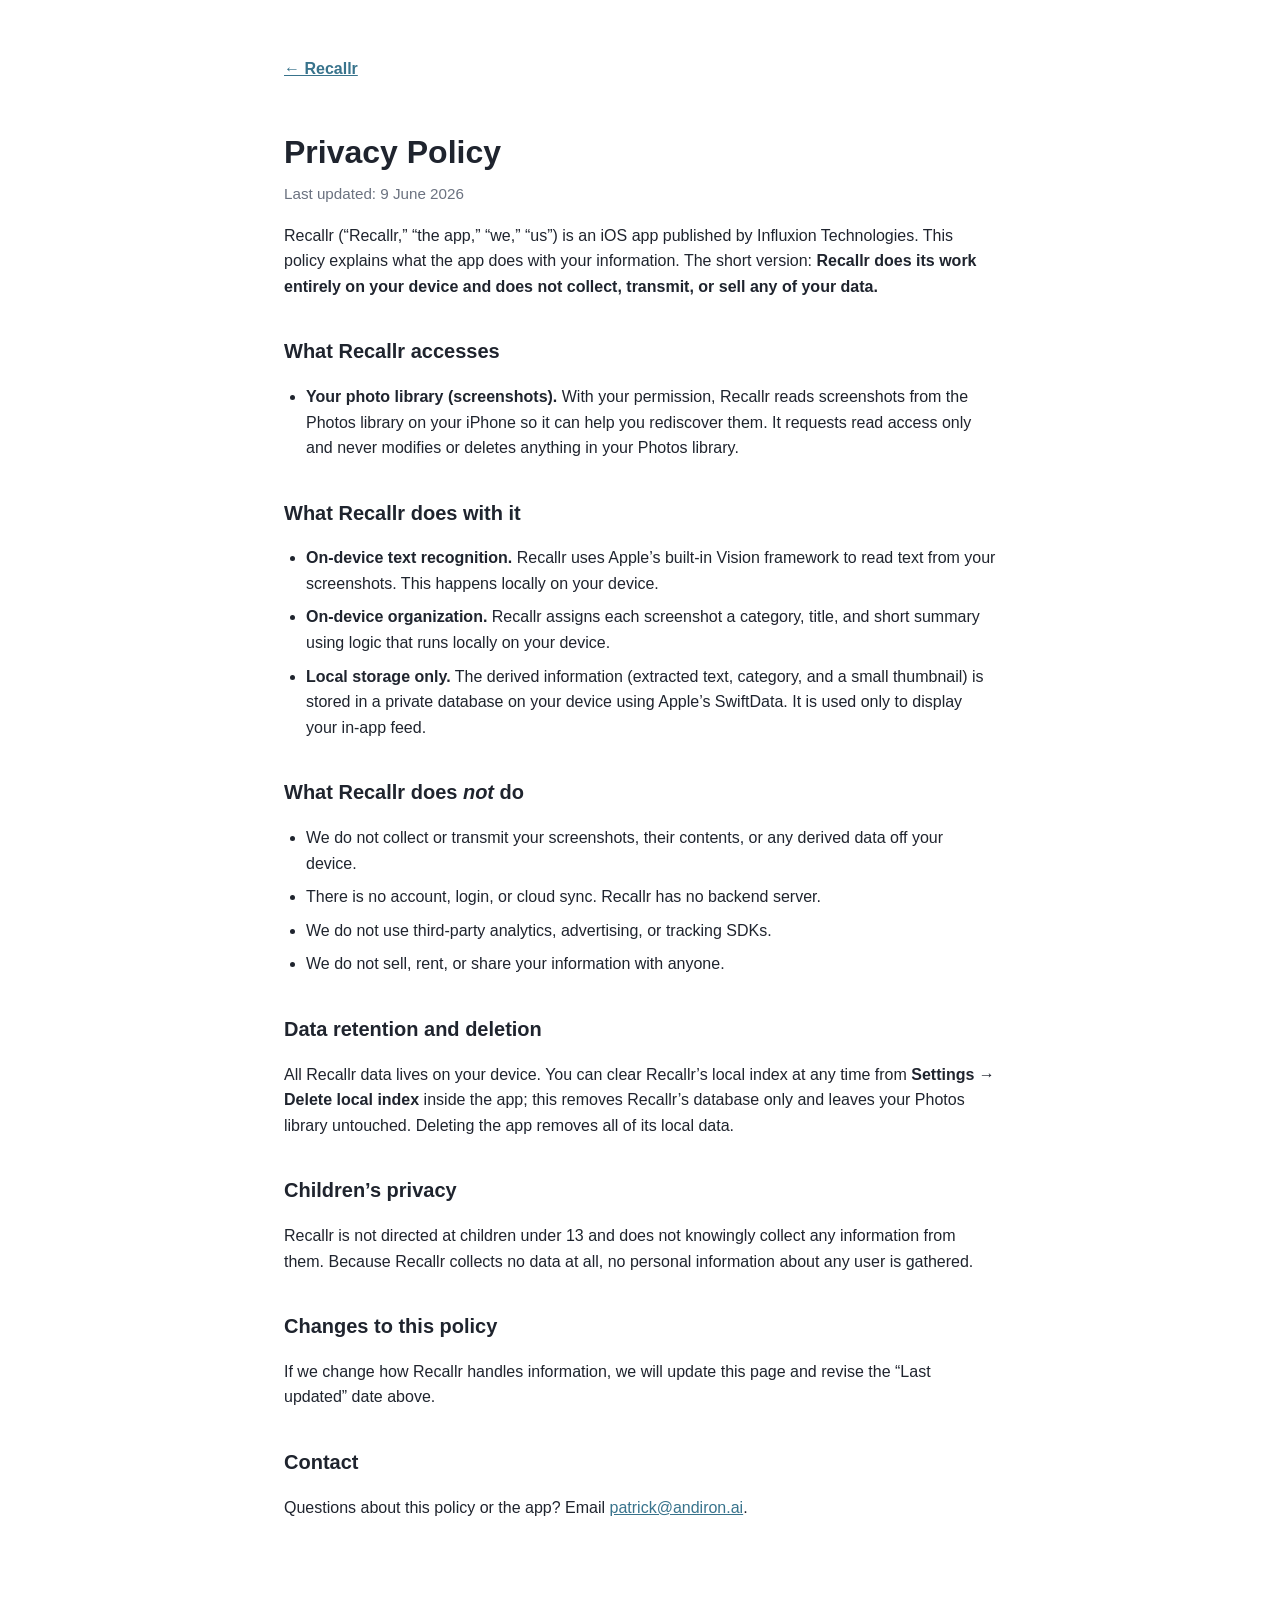
==== privacy.html @ 79cb25e0 "Recallr marketing site and privacy policy Public site repo serving Recallr's landing page and App St" ====
<!DOCTYPE html>
<html lang="en">
<head>
  <meta charset="UTF-8" />
  <meta name="viewport" content="width=device-width, initial-scale=1.0" />
  <title>Privacy Policy — Recallr</title>
  <meta name="description" content="Recallr's privacy policy. Recallr processes your screenshots entirely on your device and collects no personal data." />
  <meta name="theme-color" content="#2a5a6f" />
  <link rel="icon" href="icon.png" />
  <link rel="stylesheet" href="style.css" />
</head>
<body class="legal">
  <div class="wrap">
    <a class="back" href="index.html">&larr; Recallr</a>
    <h1>Privacy Policy</h1>
    <p class="updated">Last updated: 9 June 2026</p>

    <p>
      Recallr (&ldquo;Recallr,&rdquo; &ldquo;the app,&rdquo; &ldquo;we,&rdquo; &ldquo;us&rdquo;) is an iOS app
      published by Influxion Technologies. This policy explains what the app does with your information.
      The short version: <strong>Recallr does its work entirely on your device and does not collect,
      transmit, or sell any of your data.</strong>
    </p>

    <h2>What Recallr accesses</h2>
    <ul>
      <li>
        <strong>Your photo library (screenshots).</strong> With your permission, Recallr reads
        screenshots from the Photos library on your iPhone so it can help you rediscover them.
        It requests read access only and never modifies or deletes anything in your Photos library.
      </li>
    </ul>

    <h2>What Recallr does with it</h2>
    <ul>
      <li>
        <strong>On-device text recognition.</strong> Recallr uses Apple&rsquo;s built-in Vision
        framework to read text from your screenshots. This happens locally on your device.
      </li>
      <li>
        <strong>On-device organization.</strong> Recallr assigns each screenshot a category, title,
        and short summary using logic that runs locally on your device.
      </li>
      <li>
        <strong>Local storage only.</strong> The derived information (extracted text, category, and a
        small thumbnail) is stored in a private database on your device using Apple&rsquo;s SwiftData.
        It is used only to display your in-app feed.
      </li>
    </ul>

    <h2>What Recallr does <em>not</em> do</h2>
    <ul>
      <li>We do not collect or transmit your screenshots, their contents, or any derived data off your device.</li>
      <li>There is no account, login, or cloud sync. Recallr has no backend server.</li>
      <li>We do not use third-party analytics, advertising, or tracking SDKs.</li>
      <li>We do not sell, rent, or share your information with anyone.</li>
    </ul>

    <h2>Data retention and deletion</h2>
    <p>
      All Recallr data lives on your device. You can clear Recallr&rsquo;s local index at any time from
      <strong>Settings &rarr; Delete local index</strong> inside the app; this removes Recallr&rsquo;s database
      only and leaves your Photos library untouched. Deleting the app removes all of its local data.
    </p>

    <h2>Children&rsquo;s privacy</h2>
    <p>
      Recallr is not directed at children under 13 and does not knowingly collect any information from them.
      Because Recallr collects no data at all, no personal information about any user is gathered.
    </p>

    <h2>Changes to this policy</h2>
    <p>
      If we change how Recallr handles information, we will update this page and revise the
      &ldquo;Last updated&rdquo; date above.
    </p>

    <h2>Contact</h2>
    <p>
      Questions about this policy or the app? Email
      <a href="mailto:patrick@andiron.ai">patrick@andiron.ai</a>.
    </p>
  </div>
</body>
</html>
---- style.css ----
:root {
  --bg: #f7f7fa;
  --card: #ffffff;
  --ink: #1f242e;
  --muted: #6b7280;
  --teal: #38738c;
  --teal-deep: #2a5a6f;
  --teal-soft: #eef4f7;
  --gold: #f4c655;
  --radius: 18px;
  --maxw: 760px;
}

* { box-sizing: border-box; }

html { scroll-behavior: smooth; }

body {
  margin: 0;
  font-family: -apple-system, BlinkMacSystemFont, "Segoe UI", Roboto, Helvetica, Arial, sans-serif;
  color: var(--ink);
  background: var(--bg);
  line-height: 1.6;
  -webkit-font-smoothing: antialiased;
}

a { color: var(--teal); }

.wrap {
  max-width: var(--maxw);
  margin: 0 auto;
  padding: 0 24px;
}

/* Hero */
.hero {
  background: linear-gradient(160deg, #4a8aa0 0%, #2a5a6f 100%);
  color: #fff;
  text-align: center;
  padding: 72px 24px 80px;
}
.hero img.app-icon {
  width: 112px;
  height: 112px;
  border-radius: 25px;
  box-shadow: 0 12px 36px rgba(0,0,0,0.25);
  margin-bottom: 24px;
}
.hero h1 {
  font-size: 2.6rem;
  margin: 0 0 8px;
  letter-spacing: -0.02em;
}
.hero p.tagline {
  font-size: 1.25rem;
  margin: 0 auto;
  max-width: 480px;
  opacity: 0.92;
}
.badge {
  display: inline-block;
  margin-top: 28px;
  padding: 10px 22px;
  background: rgba(255,255,255,0.15);
  border: 1px solid rgba(255,255,255,0.35);
  border-radius: 999px;
  font-size: 0.95rem;
  font-weight: 600;
}

/* Sections */
section { padding: 56px 0; }
section h2 {
  font-size: 1.6rem;
  letter-spacing: -0.01em;
  margin: 0 0 28px;
  text-align: center;
}

.features {
  display: grid;
  grid-template-columns: repeat(auto-fit, minmax(220px, 1fr));
  gap: 20px;
}
.feature {
  background: var(--card);
  border-radius: var(--radius);
  padding: 26px 24px;
  box-shadow: 0 1px 3px rgba(0,0,0,0.06);
}
.feature .spark { font-size: 1.6rem; }
.feature h3 { margin: 12px 0 6px; font-size: 1.1rem; }
.feature p { margin: 0; color: var(--muted); font-size: 0.97rem; }

.privacy-callout {
  background: var(--teal-soft);
  border-radius: var(--radius);
  padding: 28px 28px;
  text-align: center;
}
.privacy-callout h2 { margin-top: 0; }
.privacy-callout p { color: var(--teal-deep); max-width: 560px; margin: 0 auto; }

/* Footer */
footer {
  text-align: center;
  padding: 40px 24px 56px;
  color: var(--muted);
  font-size: 0.9rem;
}
footer a { margin: 0 10px; }

/* Legal page */
.legal { background: var(--card); }
.legal .wrap { padding-top: 56px; padding-bottom: 72px; }
.legal h1 { font-size: 2rem; margin-bottom: 4px; }
.legal .updated { color: var(--muted); margin-top: 0; font-size: 0.95rem; }
.legal h2 { font-size: 1.25rem; margin-top: 36px; }
.legal ul { padding-left: 22px; }
.legal li { margin-bottom: 8px; }
.back { display: inline-block; margin-bottom: 24px; font-weight: 600; }
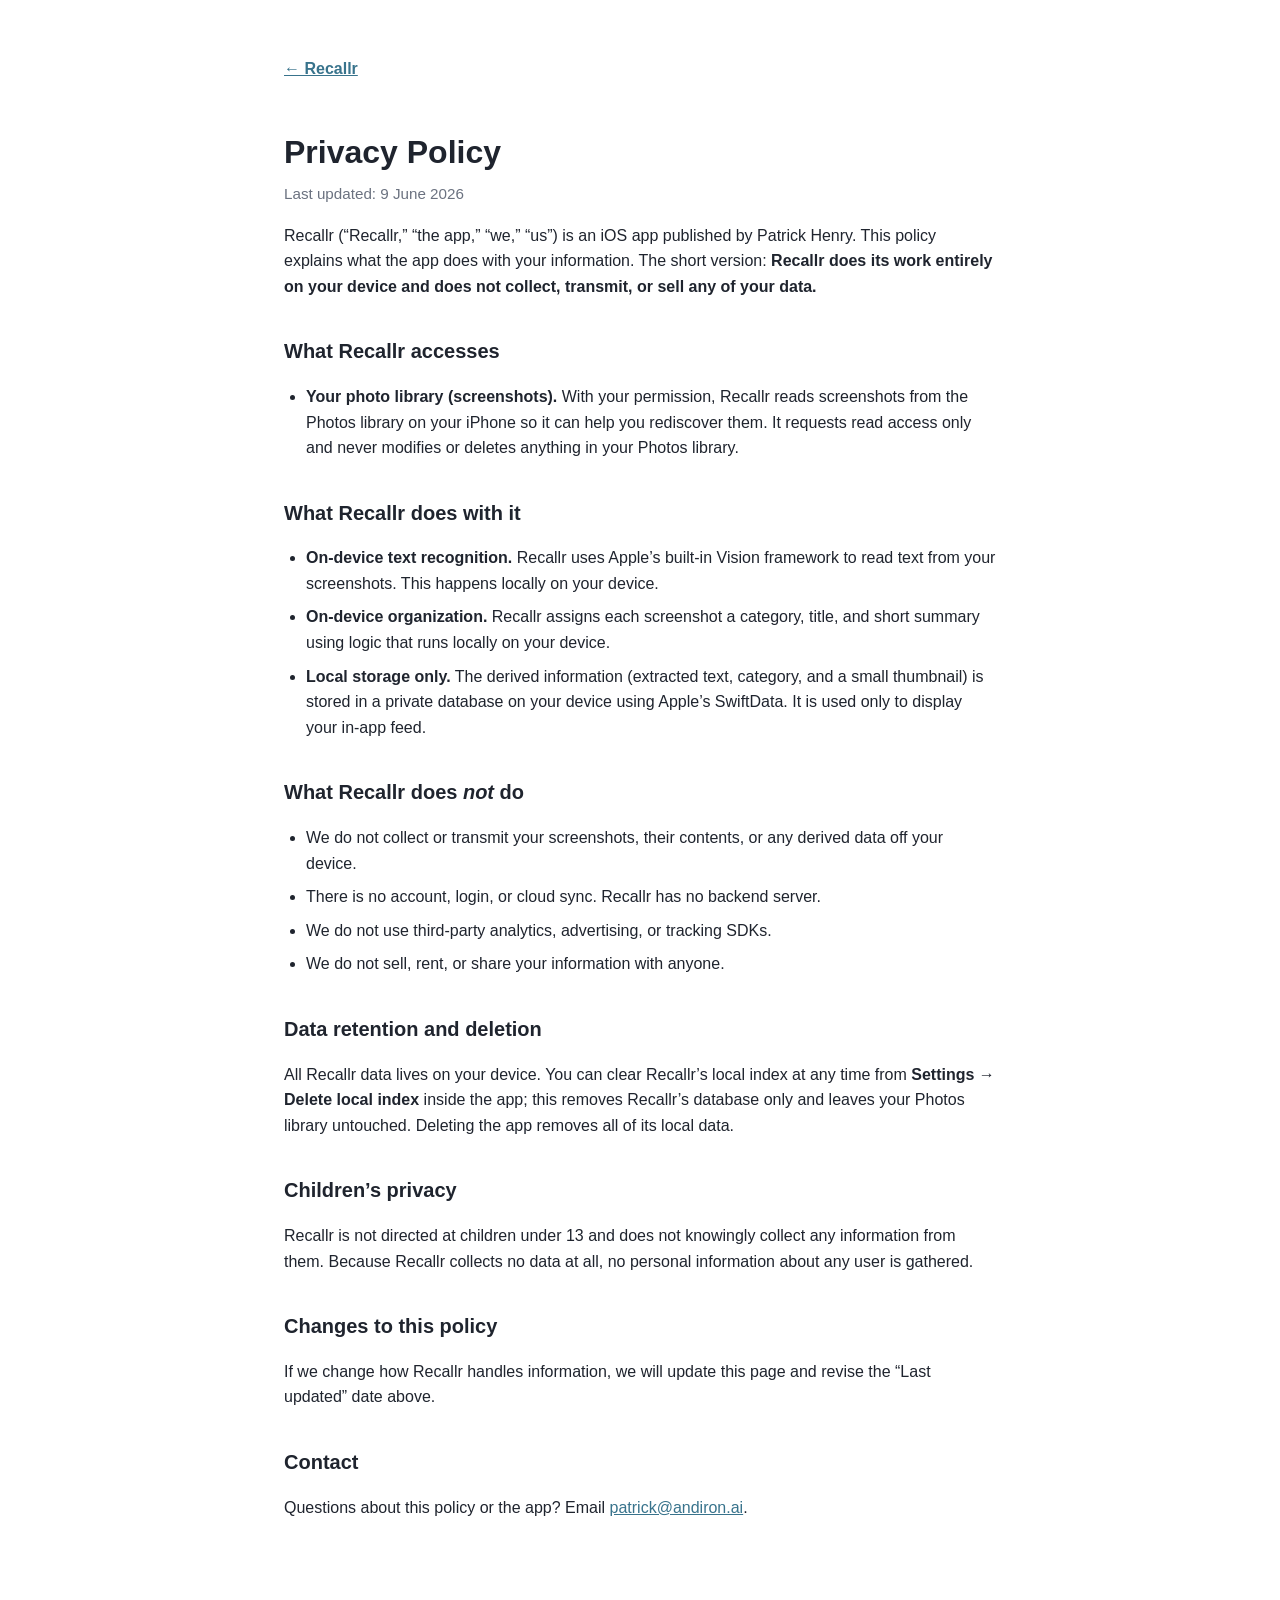
==== commit 761864b9: "Correct publisher to Patrick Henry Co-Authored-By: Claude Opus 4.8 <noreply@anthropic.com>" ====
--- a/privacy.html
+++ b/privacy.html
@@ -17,7 +17,7 @@
 
     <p>
       Recallr (&ldquo;Recallr,&rdquo; &ldquo;the app,&rdquo; &ldquo;we,&rdquo; &ldquo;us&rdquo;) is an iOS app
-      published by Influxion Technologies. This policy explains what the app does with your information.
+      published by Patrick Henry. This policy explains what the app does with your information.
       The short version: <strong>Recallr does its work entirely on your device and does not collect,
       transmit, or sell any of your data.</strong>
     </p>
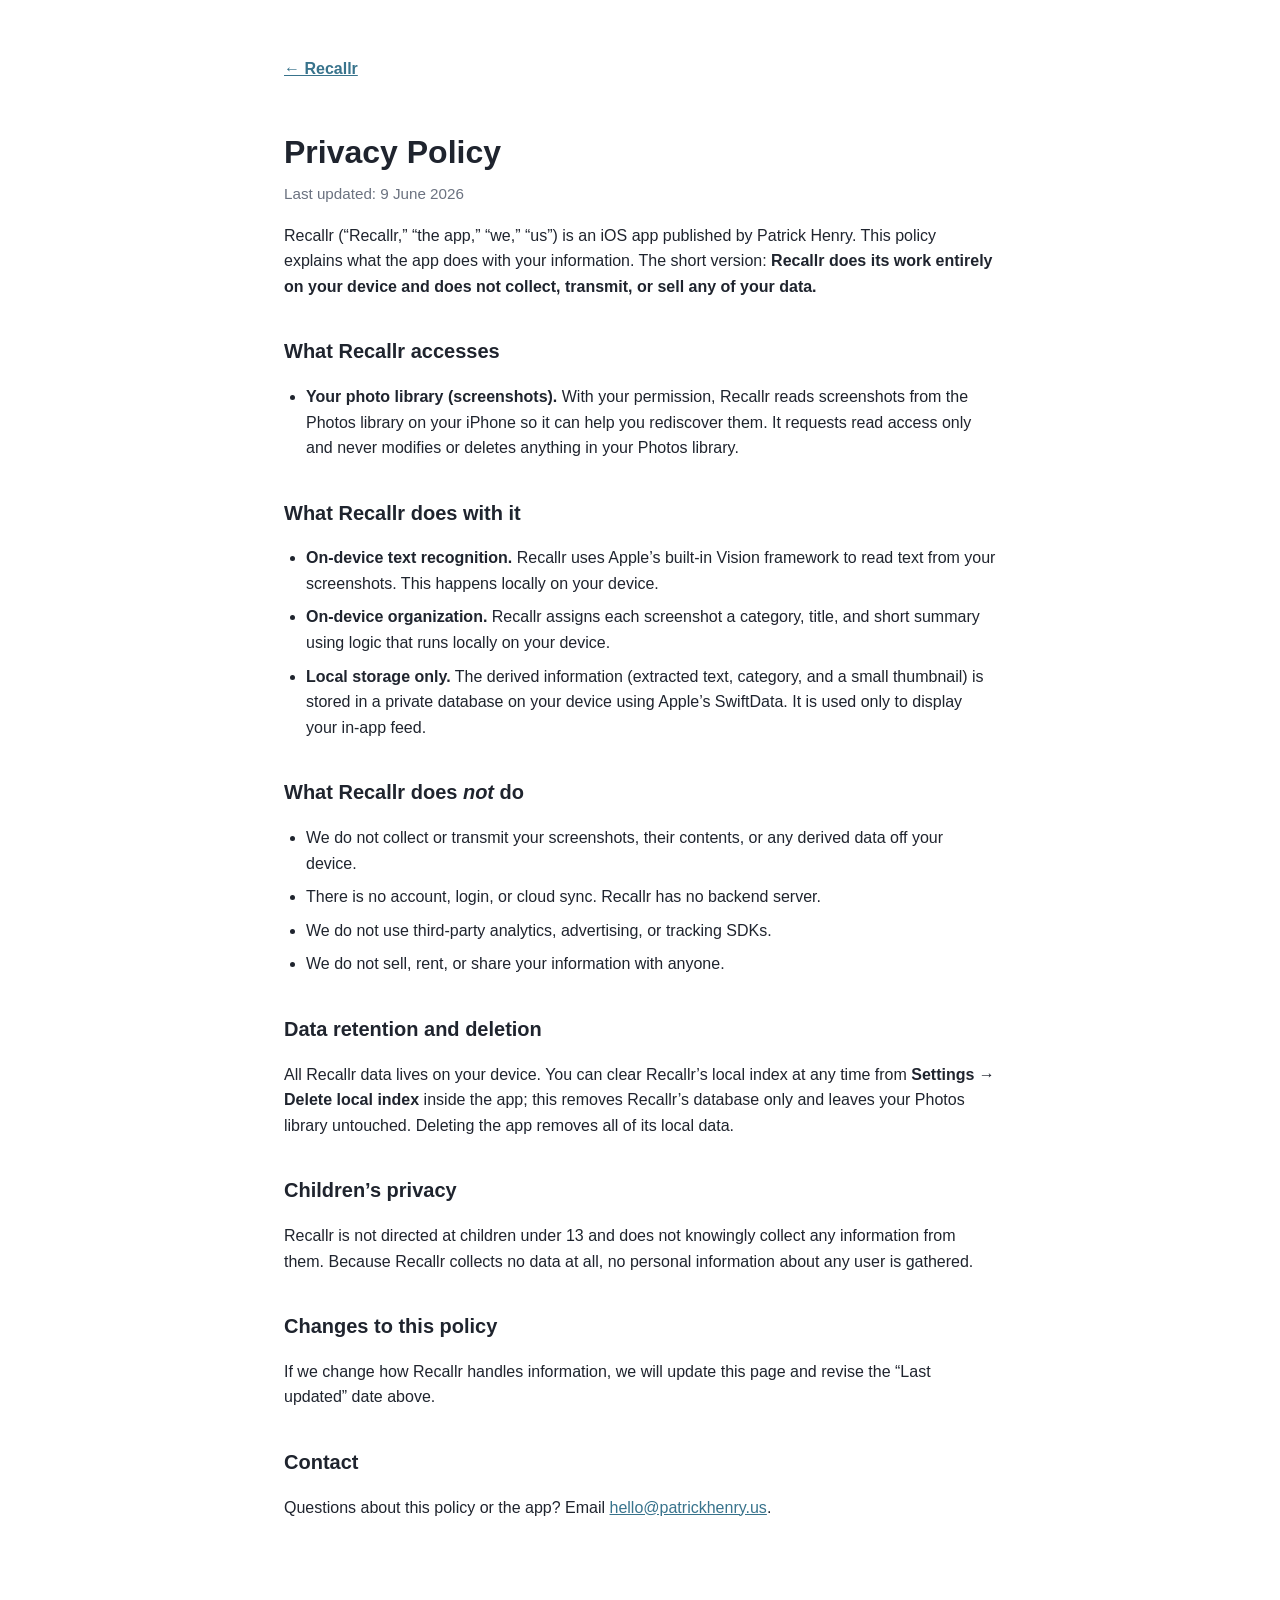
==== commit caed8017: "Update contact email to hello@patrickhenry.us Co-Authored-By: Claude Opus 4.8 <noreply@anthropic.com" ====
--- a/privacy.html
+++ b/privacy.html
@@ -78,7 +78,7 @@
     <h2>Contact</h2>
     <p>
       Questions about this policy or the app? Email
-      <a href="mailto:patrick@andiron.ai">patrick@andiron.ai</a>.
+      <a href="mailto:hello@patrickhenry.us">hello@patrickhenry.us</a>.
     </p>
   </div>
 </body>
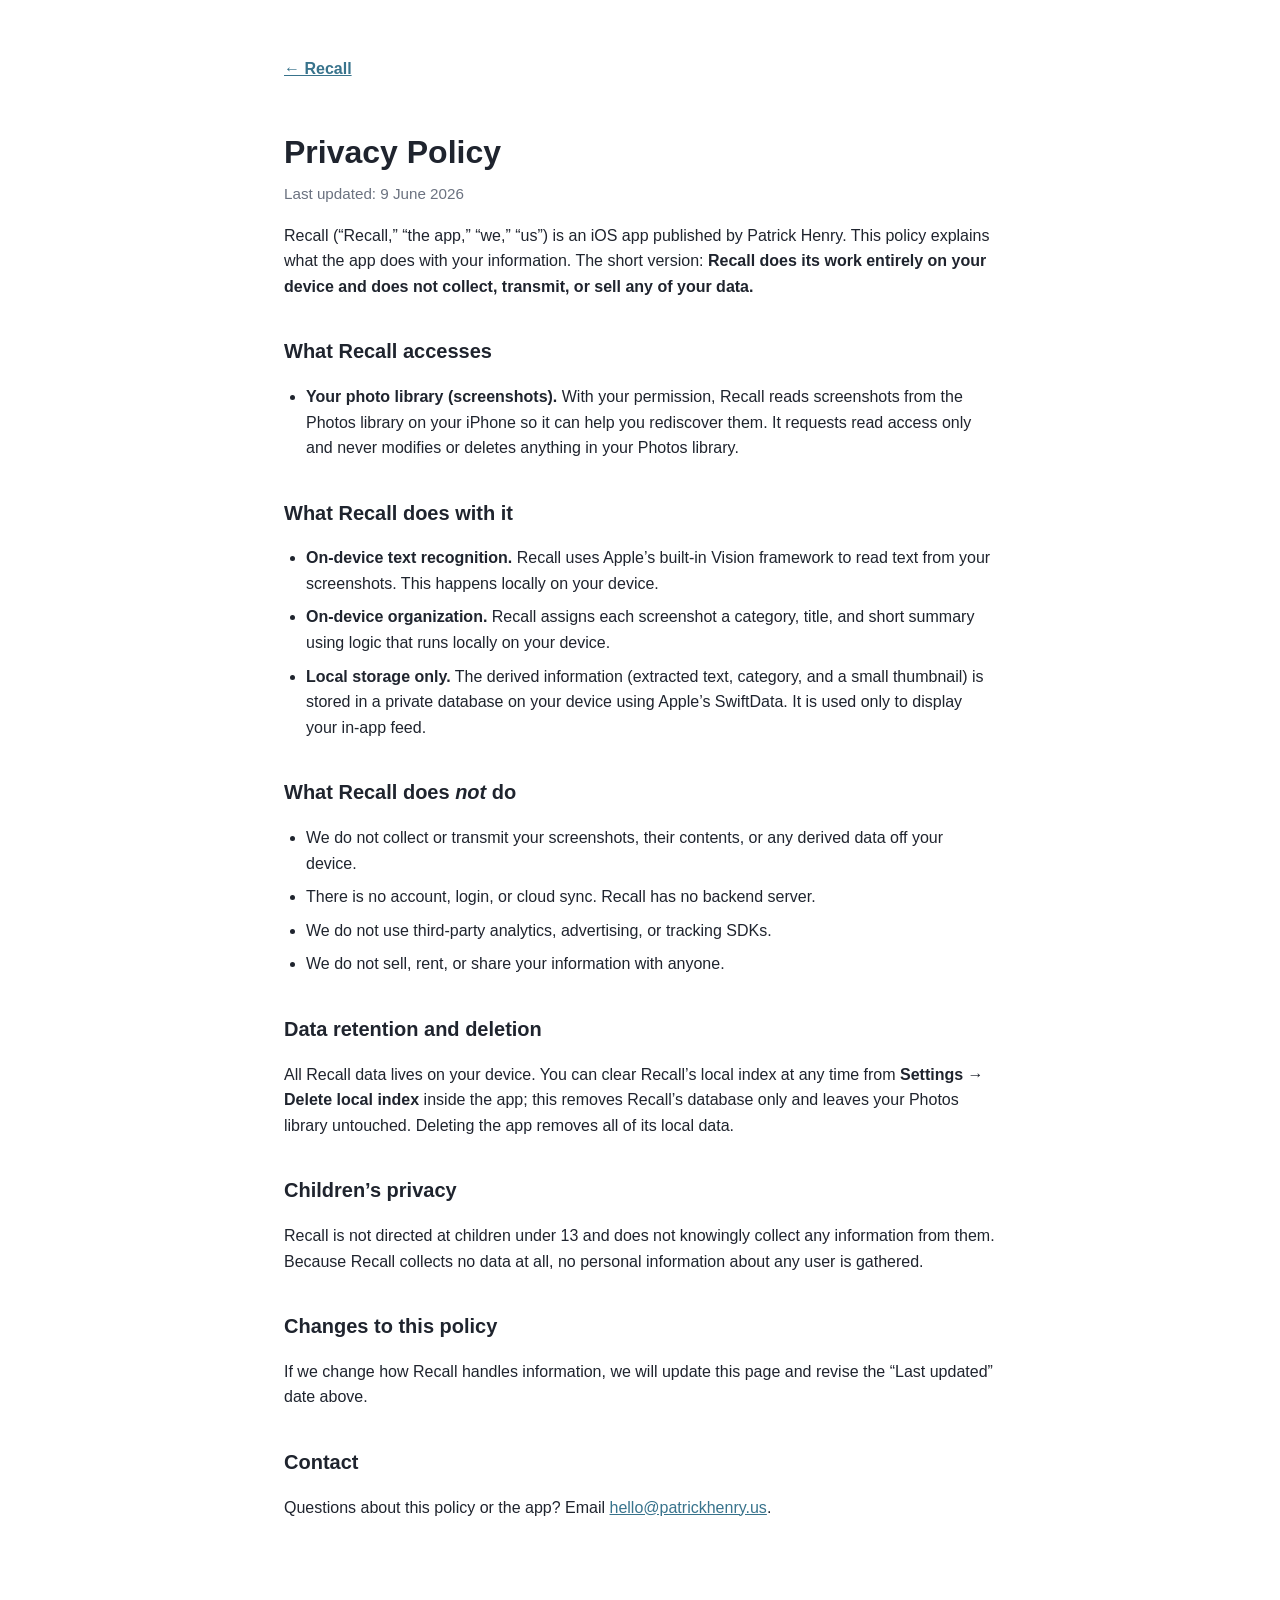
==== commit 4a8cf379: "Rename brand to Recall across site and privacy policy Co-Authored-By: Claude Opus 4.8 <noreply@anthr" ====
--- a/privacy.html
+++ b/privacy.html
@@ -3,42 +3,42 @@
 <head>
   <meta charset="UTF-8" />
   <meta name="viewport" content="width=device-width, initial-scale=1.0" />
-  <title>Privacy Policy — Recallr</title>
-  <meta name="description" content="Recallr's privacy policy. Recallr processes your screenshots entirely on your device and collects no personal data." />
+  <title>Privacy Policy — Recall</title>
+  <meta name="description" content="Recall's privacy policy. Recall processes your screenshots entirely on your device and collects no personal data." />
   <meta name="theme-color" content="#2a5a6f" />
   <link rel="icon" href="icon.png" />
   <link rel="stylesheet" href="style.css" />
 </head>
 <body class="legal">
   <div class="wrap">
-    <a class="back" href="index.html">&larr; Recallr</a>
+    <a class="back" href="index.html">&larr; Recall</a>
     <h1>Privacy Policy</h1>
     <p class="updated">Last updated: 9 June 2026</p>
 
     <p>
-      Recallr (&ldquo;Recallr,&rdquo; &ldquo;the app,&rdquo; &ldquo;we,&rdquo; &ldquo;us&rdquo;) is an iOS app
+      Recall (&ldquo;Recall,&rdquo; &ldquo;the app,&rdquo; &ldquo;we,&rdquo; &ldquo;us&rdquo;) is an iOS app
       published by Patrick Henry. This policy explains what the app does with your information.
-      The short version: <strong>Recallr does its work entirely on your device and does not collect,
+      The short version: <strong>Recall does its work entirely on your device and does not collect,
       transmit, or sell any of your data.</strong>
     </p>
 
-    <h2>What Recallr accesses</h2>
+    <h2>What Recall accesses</h2>
     <ul>
       <li>
-        <strong>Your photo library (screenshots).</strong> With your permission, Recallr reads
+        <strong>Your photo library (screenshots).</strong> With your permission, Recall reads
         screenshots from the Photos library on your iPhone so it can help you rediscover them.
         It requests read access only and never modifies or deletes anything in your Photos library.
       </li>
     </ul>
 
-    <h2>What Recallr does with it</h2>
+    <h2>What Recall does with it</h2>
     <ul>
       <li>
-        <strong>On-device text recognition.</strong> Recallr uses Apple&rsquo;s built-in Vision
+        <strong>On-device text recognition.</strong> Recall uses Apple&rsquo;s built-in Vision
         framework to read text from your screenshots. This happens locally on your device.
       </li>
       <li>
-        <strong>On-device organization.</strong> Recallr assigns each screenshot a category, title,
+        <strong>On-device organization.</strong> Recall assigns each screenshot a category, title,
         and short summary using logic that runs locally on your device.
       </li>
       <li>
@@ -48,30 +48,30 @@
       </li>
     </ul>
 
-    <h2>What Recallr does <em>not</em> do</h2>
+    <h2>What Recall does <em>not</em> do</h2>
     <ul>
       <li>We do not collect or transmit your screenshots, their contents, or any derived data off your device.</li>
-      <li>There is no account, login, or cloud sync. Recallr has no backend server.</li>
+      <li>There is no account, login, or cloud sync. Recall has no backend server.</li>
       <li>We do not use third-party analytics, advertising, or tracking SDKs.</li>
       <li>We do not sell, rent, or share your information with anyone.</li>
     </ul>
 
     <h2>Data retention and deletion</h2>
     <p>
-      All Recallr data lives on your device. You can clear Recallr&rsquo;s local index at any time from
-      <strong>Settings &rarr; Delete local index</strong> inside the app; this removes Recallr&rsquo;s database
+      All Recall data lives on your device. You can clear Recall&rsquo;s local index at any time from
+      <strong>Settings &rarr; Delete local index</strong> inside the app; this removes Recall&rsquo;s database
       only and leaves your Photos library untouched. Deleting the app removes all of its local data.
     </p>
 
     <h2>Children&rsquo;s privacy</h2>
     <p>
-      Recallr is not directed at children under 13 and does not knowingly collect any information from them.
-      Because Recallr collects no data at all, no personal information about any user is gathered.
+      Recall is not directed at children under 13 and does not knowingly collect any information from them.
+      Because Recall collects no data at all, no personal information about any user is gathered.
     </p>
 
     <h2>Changes to this policy</h2>
     <p>
-      If we change how Recallr handles information, we will update this page and revise the
+      If we change how Recall handles information, we will update this page and revise the
       &ldquo;Last updated&rdquo; date above.
     </p>
 
